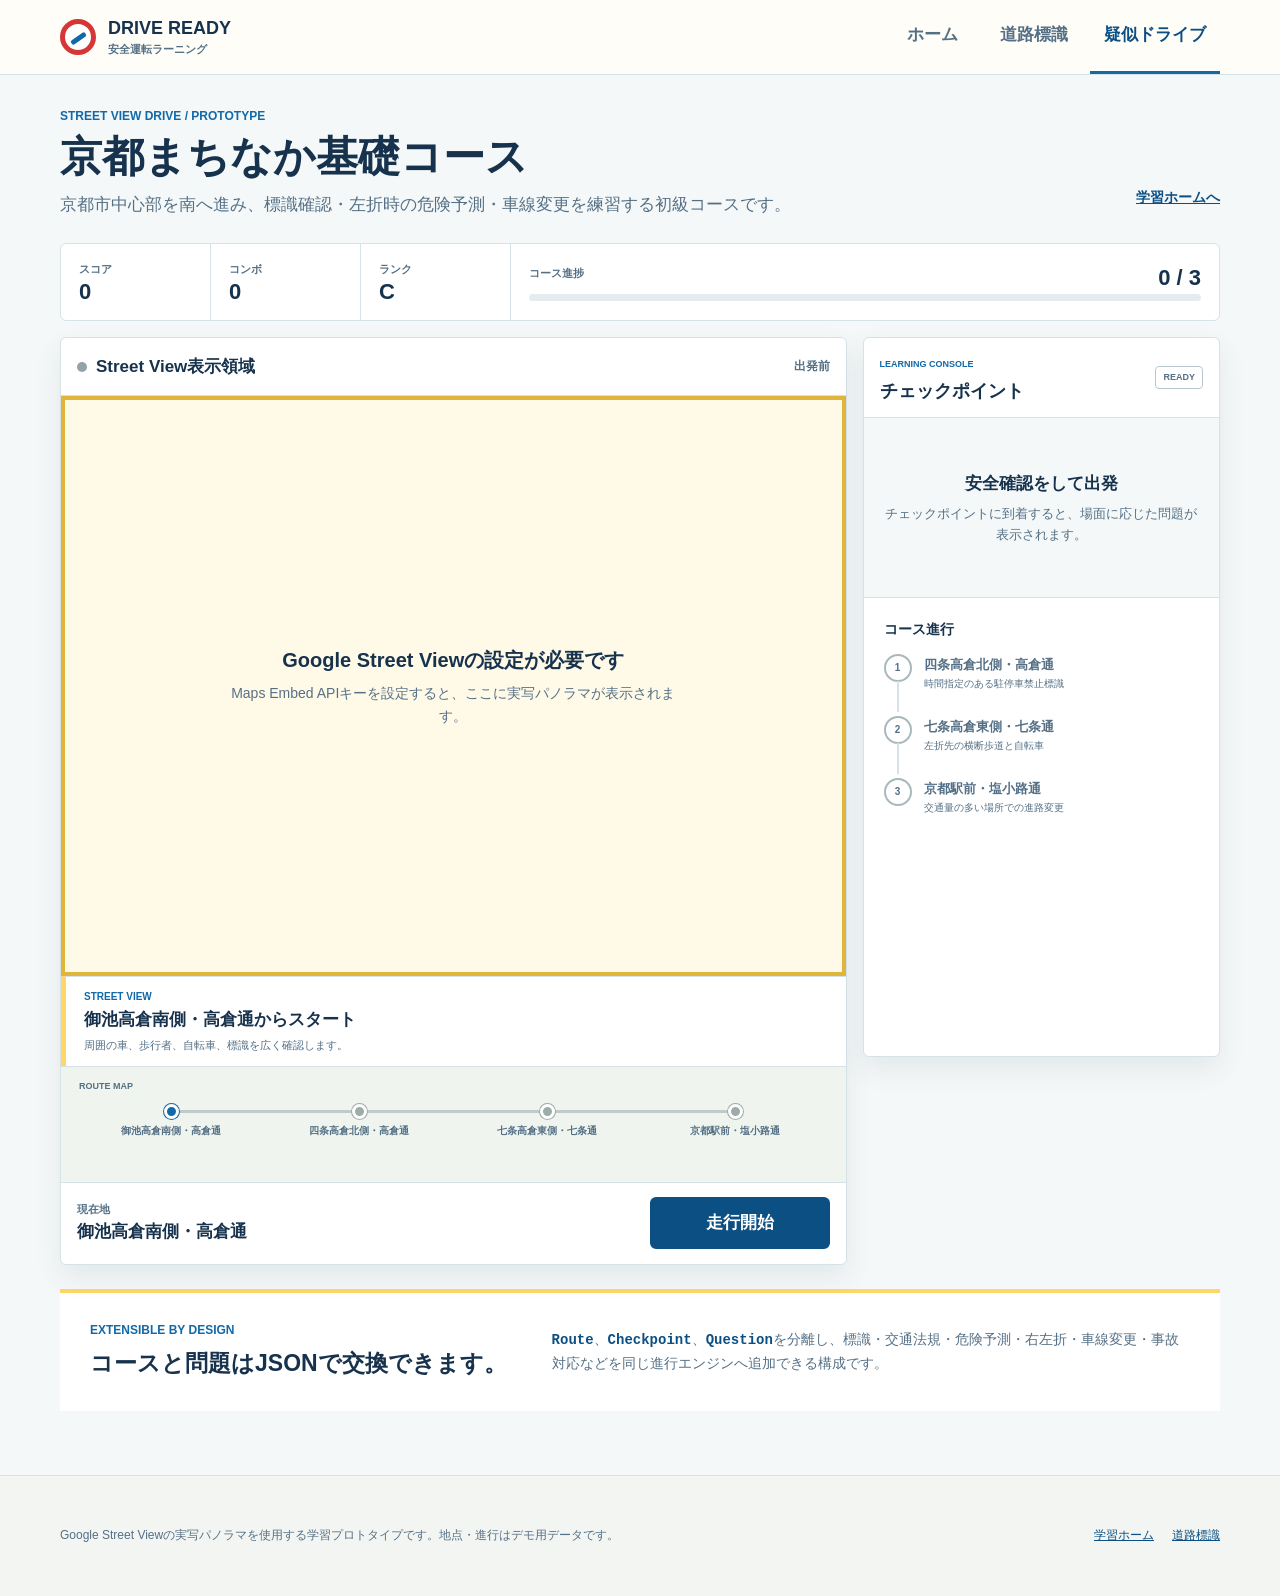
==== street-view-drive.html @ 06874fd1 "Pin outdoor Street View panoramas" ====
<!doctype html>
<html lang="ja">
<head>
  <meta charset="utf-8">
  <meta name="viewport" content="width=device-width, initial-scale=1, viewport-fit=cover">
  <meta name="theme-color" content="#fffdf7">
  <meta name="description" content="京都のコースを走りながら、標識や危険予測を学ぶStreet View疑似ドライブのプロトタイプです。">
  <title>StreetViewDrive | DRIVE READY</title>
  <link rel="stylesheet" href="styles.css">
  <link rel="stylesheet" href="drive.css?v=20260718-5">
</head>
<body class="drive-body">
  <a class="skip-link" href="#main-content">疑似ドライブへ移動</a>
  <header class="site-header">
    <div class="header-inner">
      <a class="brand" href="index.html" aria-label="DRIVE READY ホーム">
        <span class="brand-mark" aria-hidden="true"><span></span></span>
        <span><strong>DRIVE READY</strong><small>安全運転ラーニング</small></span>
      </a>
      <nav class="main-nav" aria-label="メインメニュー">
        <a class="nav-button" href="index.html" data-short-label="ホーム">ホーム</a>
        <a class="nav-button" href="quiz.html" data-short-label="標識">道路標識</a>
        <a class="nav-button is-active" href="street-view-drive.html" data-short-label="ドライブ" aria-current="page">疑似ドライブ</a>
      </nav>
    </div>
  </header>

  <main id="main-content" class="page-shell drive-layout">
    <div class="drive-heading">
      <div>
        <p class="eyebrow">STREET VIEW DRIVE / PROTOTYPE</p>
        <h1 id="route-name">コースを読み込み中</h1>
        <p id="route-description">安全な判断を、街の流れの中で練習します。</p>
      </div>
      <a class="back-link" href="index.html">学習ホームへ</a>
    </div>

    <section class="drive-scorebar" aria-label="ドライブ成績">
      <div><span>スコア</span><strong id="drive-score">0</strong></div>
      <div><span>コンボ</span><strong id="drive-combo">0</strong></div>
      <div><span>ランク</span><strong id="drive-rank">C</strong></div>
      <div class="course-progress-stat">
        <span>コース進捗</span>
        <strong id="progress-label">0 / 3</strong>
        <div class="course-progress"><span id="course-progress"></span></div>
      </div>
    </section>

    <div class="drive-game-layout">
      <section class="panorama-panel" aria-labelledby="panorama-title">
        <div class="panel-heading">
          <div><span id="drive-status-dot" class="status-dot"></span><strong id="panorama-title">Street View表示領域</strong></div>
          <span id="drive-status">出発前</span>
        </div>
        <div id="street-view-area" class="street-view-area" aria-live="polite">
          <iframe id="street-view-frame" class="street-view-frame" title="Google Street View" loading="eager" allowfullscreen referrerpolicy="strict-origin-when-cross-origin" hidden></iframe>
          <div id="street-view-loading" class="street-view-loading">
            <strong>Google Street Viewを準備中</strong>
            <p>実写パノラマを読み込んでいます。</p>
          </div>
        </div>
        <div class="street-view-status-card">
          <span id="scene-kicker">STREET VIEW</span>
          <strong id="scene-title">烏丸御池駅からスタート</strong>
          <p id="scene-description">周囲の車、歩行者、自転車、標識を広く確認します。</p>
        </div>
        <div class="mini-map" aria-label="コースのミニマップ">
          <div class="map-title">ROUTE MAP</div>
          <div id="map-route" class="map-route"></div>
        </div>
        <div class="drive-controls">
          <div class="location-readout">
            <span>現在地</span>
            <strong id="current-location">烏丸御池駅</strong>
          </div>
          <button id="drive-action" class="drive-action" type="button">走行開始</button>
        </div>
      </section>

      <aside class="learning-console" aria-labelledby="console-title">
        <div class="console-heading">
          <div><span>LEARNING CONSOLE</span><h2 id="console-title">チェックポイント</h2></div>
          <span id="checkpoint-badge">READY</span>
        </div>

        <div id="question-idle" class="question-idle">
          <strong>安全確認をして出発</strong>
          <p>チェックポイントに到着すると、場面に応じた問題が表示されます。</p>
        </div>

        <div id="drive-question" class="drive-question" hidden>
          <p id="question-type" class="question-type"></p>
          <h3 id="drive-question-prompt"></h3>
          <div id="drive-options" class="drive-options"></div>
          <div id="drive-explanation" class="drive-explanation" role="status" aria-live="polite" hidden></div>
        </div>

        <div class="checkpoint-list-wrap">
          <h3>コース進行</h3>
          <ol id="checkpoint-list" class="checkpoint-list"></ol>
        </div>
      </aside>
    </div>

    <section class="prototype-note" aria-labelledby="prototype-title">
      <div>
        <p class="eyebrow">EXTENSIBLE BY DESIGN</p>
        <h2 id="prototype-title">コースと問題はJSONで交換できます。</h2>
      </div>
      <p><code>Route</code>、<code>Checkpoint</code>、<code>Question</code>を分離し、標識・交通法規・危険予測・右左折・車線変更・事故対応などを同じ進行エンジンへ追加できる構成です。</p>
    </section>
  </main>

  <footer class="site-footer">
    <div class="page-shell footer-inner">
      <p>Google Street Viewの実写パノラマを使用する学習プロトタイプです。地点・進行はデモ用データです。</p>
      <div><a href="index.html">学習ホーム</a><a href="quiz.html">道路標識</a></div>
    </div>
  </footer>

  <script src="maps-config.js"></script>
  <script src="street-view-drive.js?v=20260718-6"></script>
</body>
</html>
---- styles.css ----
:root {
  color-scheme: light;
  --ink: #17324d;
  --ink-soft: #557086;
  --paper: #fffdf7;
  --surface: #ffffff;
  --surface-soft: #f2f7f8;
  --line: #d7e2e6;
  --blue: #1269a8;
  --blue-deep: #0c4f83;
  --green: #168365;
  --green-soft: #e8f6f0;
  --red: #d53636;
  --red-deep: #a91e26;
  --red-soft: #fff0ef;
  --yellow: #ffd767;
  --shadow: 0 16px 42px rgba(30, 67, 88, 0.12);
  --radius: 8px;
}

* {
  box-sizing: border-box;
}

html {
  min-width: 320px;
  scroll-behavior: smooth;
}

body {
  margin: 0;
  min-height: 100vh;
  background: var(--paper);
  color: var(--ink);
  font-family: -apple-system, BlinkMacSystemFont, "Hiragino Sans", "Yu Gothic UI", "Yu Gothic", Meiryo, sans-serif;
  font-size: 17px;
  line-height: 1.65;
  letter-spacing: 0;
}

button,
input {
  font: inherit;
  letter-spacing: 0;
}

button,
a {
  -webkit-tap-highlight-color: transparent;
}

button {
  cursor: pointer;
}

a {
  color: var(--blue-deep);
}

.skip-link {
  position: fixed;
  top: 8px;
  left: 8px;
  z-index: 100;
  padding: 10px 14px;
  background: var(--surface);
  border: 2px solid var(--blue);
  transform: translateY(-160%);
}

.skip-link:focus {
  transform: translateY(0);
}

.sr-only {
  position: absolute;
  width: 1px;
  height: 1px;
  padding: 0;
  margin: -1px;
  overflow: hidden;
  clip: rect(0, 0, 0, 0);
  white-space: nowrap;
  border: 0;
}

.site-header {
  position: sticky;
  top: 0;
  z-index: 20;
  background: rgba(255, 253, 247, 0.96);
  border-bottom: 1px solid var(--line);
  backdrop-filter: blur(14px);
}

.header-inner,
.page-shell {
  width: min(1160px, calc(100% - 40px));
  margin: 0 auto;
}

.header-inner {
  min-height: 74px;
  display: flex;
  align-items: center;
  justify-content: space-between;
  gap: 24px;
}

.brand {
  display: inline-flex;
  align-items: center;
  gap: 12px;
  color: var(--ink);
  text-decoration: none;
  line-height: 1.25;
}

.brand strong,
.brand small {
  display: block;
}

.brand strong {
  font-size: 18px;
}

.brand small {
  margin-top: 3px;
  color: var(--ink-soft);
  font-size: 11px;
  font-weight: 700;
}

.brand-mark {
  position: relative;
  width: 36px;
  height: 36px;
  flex: 0 0 36px;
  border: 5px solid var(--red);
  border-radius: 50%;
  background: var(--surface);
}

.brand-mark span {
  position: absolute;
  top: 12px;
  left: 5px;
  width: 17px;
  height: 5px;
  border-radius: 2px;
  background: var(--blue);
  transform: rotate(-35deg);
}

.main-nav {
  display: flex;
  align-items: stretch;
  align-self: stretch;
  gap: 8px;
}

.nav-button {
  min-width: 92px;
  min-height: 48px;
  padding: 0 14px;
  display: grid;
  place-items: center;
  border: 0;
  border-bottom: 3px solid transparent;
  background: transparent;
  color: var(--ink-soft);
  font-weight: 800;
  text-decoration: none;
}

.nav-button:hover,
.nav-button:focus-visible,
.nav-button.is-active {
  color: var(--blue-deep);
  border-bottom-color: var(--blue);
}

.view {
  min-height: calc(100vh - 160px);
}

.view[hidden] {
  display: none;
}

.quiz-layout,
.catalog-layout {
  padding-top: 48px;
  padding-bottom: 64px;
}

.section-heading,
.catalog-header {
  display: flex;
  align-items: end;
  justify-content: space-between;
  gap: 32px;
}

.local-nav {
  margin-top: 24px;
  display: flex;
  gap: 8px;
  border-bottom: 1px solid var(--line);
}

.local-nav-button {
  min-height: 48px;
  padding: 8px 18px;
  border: 0;
  border-bottom: 3px solid transparent;
  background: transparent;
  color: var(--ink-soft);
  font-weight: 900;
}

.local-nav-button:hover,
.local-nav-button:focus-visible,
.local-nav-button.is-active {
  border-bottom-color: var(--blue);
  color: var(--blue-deep);
}

.eyebrow {
  margin: 0 0 4px;
  color: var(--blue);
  font-size: 12px;
  font-weight: 900;
}

h1,
h2,
p {
  overflow-wrap: anywhere;
}

h1 {
  margin: 0;
  font-size: clamp(28px, 4vw, 42px);
  line-height: 1.25;
}

.mode-switch {
  min-width: 330px;
  margin: 0;
  padding: 4px;
  display: grid;
  grid-template-columns: 1fr 1fr;
  border: 1px solid var(--line);
  border-radius: var(--radius);
  background: var(--surface-soft);
}

.mode-switch label {
  position: relative;
}

.mode-switch input {
  position: absolute;
  opacity: 0;
}

.mode-switch span {
  min-height: 48px;
  padding: 10px 14px;
  display: grid;
  place-items: center;
  border: 2px solid transparent;
  border-radius: 6px;
  color: var(--ink-soft);
  font-size: 15px;
  font-weight: 800;
  text-align: center;
  cursor: pointer;
}

.mode-switch input:checked + span {
  background: var(--surface);
  border-color: var(--blue);
  color: var(--blue-deep);
  box-shadow: 0 2px 8px rgba(18, 105, 168, 0.1);
}

.mode-switch input:focus-visible + span {
  outline: 3px solid rgba(18, 105, 168, 0.24);
  outline-offset: 2px;
}

.stats-strip {
  margin-top: 28px;
  display: grid;
  grid-template-columns: repeat(4, 1fr);
  border: 1px solid var(--line);
  border-radius: var(--radius);
  background: var(--surface);
}

.stat-item {
  min-height: 82px;
  padding: 14px 22px;
  display: flex;
  flex-direction: column;
  justify-content: center;
  border-right: 1px solid var(--line);
}

.stat-item:last-child {
  border-right: 0;
}

.stat-item span {
  color: var(--ink-soft);
  font-size: 13px;
  font-weight: 700;
}

.stat-item strong {
  font-size: 22px;
  line-height: 1.3;
}

.streak-stat strong {
  color: var(--green);
}

.quiz-panel {
  margin-top: 18px;
  display: grid;
  grid-template-columns: minmax(0, 1fr);
  border: 1px solid var(--line);
  border-radius: var(--radius);
  background: var(--surface);
  box-shadow: var(--shadow);
  overflow: hidden;
}

.quiz-stage {
  min-height: 420px;
  padding: 36px 38px 30px;
  display: flex;
  flex-direction: column;
  align-items: center;
  justify-content: center;
  background: #edf6f7;
  border-bottom: 1px solid var(--line);
  text-align: center;
}

.question-prompt {
  margin: 0 0 22px;
  color: var(--ink);
  font-size: 22px;
  font-weight: 900;
}

.question-visual {
  min-height: 250px;
  width: 100%;
  display: grid;
  place-items: center;
}

.question-detail {
  max-width: 420px;
  margin: 20px 0 0;
  font-size: 20px;
  font-weight: 800;
  line-height: 1.55;
}

.question-history {
  width: min(100%, 430px);
  margin-top: 24px;
  padding: 12px 16px;
  border: 1px solid #c5dfe2;
  border-radius: 6px;
  background: rgba(255, 255, 255, 0.72);
  color: var(--ink-soft);
  text-align: left;
}

.question-history[hidden],
.hint-panel[hidden],
.hint-button[hidden] {
  display: none;
}

.history-label {
  display: block;
  margin-bottom: 7px;
  font-size: 12px;
  font-weight: 800;
}

.history-values {
  display: flex;
  flex-wrap: wrap;
  gap: 8px 20px;
  font-size: 14px;
}

.history-values strong {
  color: var(--ink);
  font-size: 16px;
}

.answer-area {
  min-height: 0;
  padding: 32px 38px 38px;
  display: flex;
  flex-direction: column;
  justify-content: center;
}

.answer-heading {
  margin-bottom: 12px;
  display: flex;
  align-items: center;
  justify-content: space-between;
  gap: 12px;
}

.answer-label {
  margin: 0;
  color: var(--ink-soft);
  font-size: 14px;
  font-weight: 800;
}

.hint-button {
  min-height: 46px;
  padding: 8px 15px;
  flex: 0 0 auto;
  border: 2px solid var(--blue);
  border-radius: 6px;
  background: white;
  color: var(--blue-deep);
  font-size: 14px;
  font-weight: 900;
}

.hint-button:hover:not(:disabled),
.hint-button:focus-visible:not(:disabled) {
  background: #edf7ff;
}

.hint-button:focus-visible {
  outline: 3px solid rgba(18, 105, 168, 0.24);
  outline-offset: 2px;
}

.hint-button:disabled {
  border-color: #9aabb7;
  background: #f0f3f5;
  color: #52646f;
}

.hint-panel {
  margin-bottom: 13px;
  padding: 12px 14px;
  border-left: 4px solid #d28a00;
  border-radius: 4px;
  background: #fff7dc;
  color: #624500;
  font-size: 14px;
  line-height: 1.6;
}

.hint-panel strong {
  display: block;
  margin-bottom: 2px;
}

.answer-grid {
  display: grid;
  grid-template-columns: repeat(2, minmax(0, 1fr));
  gap: 12px;
}

.answer-grid.is-visual {
  grid-template-columns: repeat(2, minmax(0, 1fr));
}

.answer-button {
  position: relative;
  min-height: 72px;
  width: 100%;
  padding: 15px 18px;
  display: flex;
  align-items: center;
  gap: 14px;
  border: 2px solid var(--line);
  border-radius: var(--radius);
  background: var(--surface);
  color: var(--ink);
  text-align: left;
  font-size: 16px;
  font-weight: 800;
  line-height: 1.5;
  transition: border-color 140ms ease, background 140ms ease, transform 140ms ease;
}

.answer-copy {
  min-width: 0;
  display: flex;
  flex-direction: column;
  gap: 3px;
}

.answer-copy strong {
  color: var(--ink);
  font-size: 17px;
  line-height: 1.4;
}

.answer-copy span {
  color: var(--ink-soft);
  font-size: 14px;
  font-weight: 700;
  line-height: 1.5;
}

.answer-button:hover:not(:disabled),
.answer-button:focus-visible:not(:disabled) {
  border-color: var(--blue);
  background: #f4faff;
  transform: translateY(-1px);
}

.answer-button:focus-visible,
.primary-button:focus-visible,
.secondary-button:focus-visible,
.danger-button:focus-visible,
.text-button:focus-visible,
.filter-button:focus-visible,
.nav-button:focus-visible {
  outline: 3px solid rgba(18, 105, 168, 0.24);
  outline-offset: 2px;
}

.answer-button:disabled {
  cursor: default;
}

.answer-button.is-correct {
  border-color: #1684c5;
  background: #dff3ff;
  color: #075987;
}

.answer-button.is-wrong {
  border-color: var(--red);
  background: var(--red-soft);
  color: var(--red-deep);
}

.answer-index {
  width: 34px;
  height: 34px;
  flex: 0 0 34px;
  display: grid;
  place-items: center;
  border-radius: 50%;
  background: var(--surface-soft);
  color: var(--ink-soft);
  font-size: 13px;
}

.answer-button.is-correct .answer-index {
  background: #1684c5;
  color: white;
}

.answer-button.is-wrong .answer-index {
  background: var(--red);
  color: white;
}

.visual-answer {
  min-height: 190px;
  justify-content: center;
  padding: 14px;
}

.visual-answer-content {
  min-width: 0;
  display: flex;
  flex-direction: column;
  align-items: center;
  gap: 8px;
}

.visual-answer-name {
  color: var(--ink);
  font-size: 14px;
  line-height: 1.4;
  text-align: center;
}

.visual-answer .answer-index {
  position: absolute;
  top: 10px;
  left: 10px;
}

.feedback {
  margin-top: 16px;
  padding: 15px 17px;
  border-left: 5px solid #1684c5;
  border-radius: 4px;
  background: #e8f6ff;
  color: #075987;
  font-size: 15px;
}

.feedback.is-wrong {
  border-left-color: var(--red);
  background: var(--red-soft);
  color: #79222a;
}

.feedback.is-hinted {
  border-left-color: #d28a00;
  background: #fff7dc;
  color: #624500;
}

.feedback strong {
  display: block;
  margin-bottom: 2px;
  font-size: 17px;
}

.feedback-result {
  margin-bottom: 12px;
  padding-bottom: 10px;
  border-bottom: 1px solid currentColor;
}

.feedback-details h3 {
  margin: 2px 0 5px;
  color: var(--ink);
  font-size: 20px;
}

.feedback-meta {
  margin: 0;
  opacity: 0.78;
  font-size: 12px;
  font-weight: 800;
}

.feedback-meaning {
  margin: 0 0 13px;
  color: var(--ink);
  font-size: 16px;
  font-weight: 800;
  line-height: 1.6;
}

.feedback-details section {
  margin-top: 10px;
  padding: 10px 12px;
  border: 1px solid rgba(28, 79, 66, 0.18);
  border-radius: 5px;
  background: rgba(255, 255, 255, 0.62);
  color: var(--ink);
}

.feedback-details h4,
.feedback-details p {
  margin: 0;
}

.feedback-details h4 {
  margin-bottom: 3px;
  font-size: 13px;
}

.feedback-details section p {
  line-height: 1.65;
}

.feedback-details .confusion-note {
  border-color: #ddc05e;
  background: #fff9e7;
}

.primary-button,
.secondary-button,
.danger-button {
  min-height: 54px;
  padding: 12px 20px;
  border-radius: var(--radius);
  font-weight: 900;
}

.primary-button {
  margin-top: 14px;
  display: flex;
  align-items: center;
  justify-content: center;
  gap: 16px;
  border: 2px solid var(--blue-deep);
  background: var(--blue-deep);
  color: white;
}

.primary-button:hover {
  background: var(--blue);
}

.primary-button[hidden],
.feedback[hidden] {
  display: none;
}

.quiz-footer {
  min-height: 58px;
  display: flex;
  align-items: center;
  justify-content: space-between;
  gap: 24px;
  color: var(--ink-soft);
  font-size: 13px;
}

.quiz-footer p {
  margin: 0;
}

.review-dot {
  width: 9px;
  height: 9px;
  margin-right: 7px;
  display: inline-block;
  border-radius: 50%;
  background: var(--yellow);
  box-shadow: 0 0 0 3px rgba(255, 215, 103, 0.35);
}

.text-button {
  min-height: 44px;
  padding: 6px 0;
  border: 0;
  background: transparent;
  color: var(--blue-deep);
  font-size: 13px;
  font-weight: 800;
  text-decoration: underline;
  text-underline-offset: 3px;
}

.catalog-header {
  align-items: center;
}

.catalog-lead {
  margin: 8px 0 0;
  color: var(--ink-soft);
}

.search-field {
  width: min(380px, 100%);
  min-height: 54px;
  padding: 0 16px;
  display: flex;
  align-items: center;
  gap: 10px;
  border: 2px solid var(--line);
  border-radius: var(--radius);
  background: var(--surface);
}

.search-field:focus-within {
  border-color: var(--blue);
  box-shadow: 0 0 0 3px rgba(18, 105, 168, 0.12);
}

.search-field input {
  width: 100%;
  min-width: 0;
  border: 0;
  outline: 0;
  background: transparent;
  color: var(--ink);
}

.filter-bar {
  margin-top: 28px;
  padding-bottom: 14px;
  display: flex;
  gap: 10px;
  overflow-x: auto;
  border-bottom: 1px solid var(--line);
}

.filter-button {
  min-height: 46px;
  padding: 8px 18px;
  flex: 0 0 auto;
  border: 1px solid var(--line);
  border-radius: var(--radius);
  background: var(--surface);
  color: var(--ink-soft);
  font-weight: 800;
}

.filter-button.is-active {
  border-color: var(--blue-deep);
  background: var(--blue-deep);
  color: white;
}

.catalog-grid {
  margin-top: 22px;
  display: grid;
  grid-template-columns: repeat(3, minmax(0, 1fr));
  gap: 16px;
}

.catalog-card {
  min-height: 310px;
  padding: 22px;
  display: grid;
  grid-template-rows: 150px auto;
  border: 1px solid var(--line);
  border-radius: var(--radius);
  background: var(--surface);
}

.catalog-sign {
  display: grid;
  place-items: center;
  border-bottom: 1px solid var(--line);
}

.catalog-copy {
  padding-top: 16px;
}

.catalog-meta {
  margin: 0 0 5px;
  color: var(--blue);
  font-size: 12px;
  font-weight: 900;
}

.catalog-copy h2 {
  margin: 0;
  font-size: 18px;
  line-height: 1.45;
}

.catalog-copy p:last-child {
  margin: 8px 0 0;
  color: var(--ink-soft);
  font-size: 14px;
  line-height: 1.6;
}

.empty-state {
  margin: 48px 0;
  color: var(--ink-soft);
  text-align: center;
}

.site-footer {
  border-top: 1px solid var(--line);
  background: #f2f5f2;
}

.footer-inner {
  min-height: 120px;
  padding-top: 22px;
  padding-bottom: 22px;
  display: flex;
  align-items: center;
  justify-content: space-between;
  gap: 30px;
  color: var(--ink-soft);
  font-size: 12px;
}

.footer-inner p {
  max-width: 560px;
  margin: 0;
}

.footer-inner div {
  display: flex;
  flex-wrap: wrap;
  justify-content: flex-end;
  gap: 8px 18px;
}

.reset-dialog {
  width: min(500px, calc(100% - 32px));
  padding: 0;
  border: 0;
  border-radius: var(--radius);
  box-shadow: 0 28px 90px rgba(20, 45, 65, 0.28);
}

.reset-dialog::backdrop {
  background: rgba(16, 42, 58, 0.48);
}

.reset-dialog form {
  padding: 28px;
}

.reset-dialog h2 {
  margin: 0;
  font-size: 22px;
}

.reset-dialog p {
  margin: 10px 0 22px;
  color: var(--ink-soft);
  font-size: 15px;
}

.dialog-actions {
  display: flex;
  justify-content: flex-end;
  gap: 10px;
}

.secondary-button {
  border: 2px solid var(--line);
  background: var(--surface);
  color: var(--ink);
}

.danger-button {
  border: 2px solid var(--red-deep);
  background: var(--red-deep);
  color: white;
}

/* Official road sign images extracted from the MLIT road sign chart. */
.road-sign {
  --sign-size: 210px;
  width: var(--sign-size);
  height: var(--sign-size);
  display: block;
  flex: 0 0 auto;
  object-fit: contain;
}

.road-sign.is-medium {
  --sign-size: 118px;
}

.road-sign.is-small {
  --sign-size: 96px;
}

.sign-face {
  position: relative;
  width: 82%;
  height: 82%;
  display: grid;
  place-items: center;
  color: #064f96;
  background: white;
  overflow: hidden;
}

.road-sign.circle .sign-face {
  border: calc(var(--sign-size) * 0.055) solid #d9252a;
  border-radius: 50%;
  box-shadow: inset 0 0 0 2px white, 0 2px 7px rgba(20, 45, 65, 0.16);
}

.road-sign.blue-circle .sign-face {
  border: calc(var(--sign-size) * 0.035) solid white;
  border-radius: 50%;
  background: #1268ad;
  color: white;
  box-shadow: 0 0 0 calc(var(--sign-size) * 0.018) #1268ad, 0 2px 7px rgba(20, 45, 65, 0.18);
}

.road-sign.square .sign-face {
  border: calc(var(--sign-size) * 0.035) solid white;
  border-radius: 3px;
  background: #1268ad;
  color: white;
  box-shadow: 0 0 0 calc(var(--sign-size) * 0.018) #1268ad, 0 2px 7px rgba(20, 45, 65, 0.18);
}

.road-sign.horizontal .sign-face {
  width: 96%;
  height: 55%;
}

.road-sign.stop .sign-face,
.road-sign.slow .sign-face {
  width: 90%;
  height: 82%;
  clip-path: polygon(2% 6%, 98% 6%, 50% 98%);
}

.road-sign.stop .sign-face {
  padding-bottom: 17%;
  background: #d9252a;
  color: white;
}

.road-sign.stop .sign-face::after,
.road-sign.slow .sign-face::after {
  content: "";
  position: absolute;
  inset: 7%;
  clip-path: polygon(2% 6%, 98% 6%, 50% 98%);
  pointer-events: none;
}

.road-sign.stop .sign-face::after {
  border-top: calc(var(--sign-size) * 0.015) solid white;
}

.road-sign.slow .sign-face {
  padding-bottom: 14%;
  background: #d9252a;
}

.road-sign.slow .sign-face::after {
  background: white;
}

.road-sign.warning .sign-face {
  width: 67%;
  height: 67%;
  border: calc(var(--sign-size) * 0.025) solid #151515;
  background: #f7d348;
  color: #151515;
  transform: rotate(45deg);
}

.road-sign.warning .sign-content {
  transform: rotate(-45deg);
}

.sign-content {
  position: relative;
  z-index: 2;
  width: 100%;
  height: 100%;
  display: grid;
  place-items: center;
}

.prohibition-slash::after {
  content: "";
  position: absolute;
  z-index: 5;
  top: 47%;
  left: 6%;
  width: 88%;
  height: 8%;
  border-radius: 999px;
  background: #d9252a;
  box-shadow: 0 -2px 0 white, 0 2px 0 white;
  transform: rotate(-45deg);
}

.entry-bar {
  width: 76%;
  height: 24%;
  border-radius: 4px;
  background: white;
}

.sign-word {
  color: #155996;
  font-size: calc(var(--sign-size) * 0.16);
  font-weight: 900;
  line-height: 1;
}

.sign-number {
  color: #17324d;
  font-family: Arial, sans-serif;
  font-size: calc(var(--sign-size) * 0.28);
  font-weight: 900;
  line-height: 1;
}

.blue-circle .sign-number {
  color: white;
}

.min-speed .sign-number::after {
  content: "";
  width: 66%;
  height: calc(var(--sign-size) * 0.025);
  margin: 4px auto 0;
  display: block;
  background: currentColor;
}

.min-speed .sign-number {
  color: #155996;
}

.limit-text {
  display: flex;
  align-items: center;
  gap: calc(var(--sign-size) * 0.04);
  color: #17324d;
  font-family: Arial, sans-serif;
  font-size: calc(var(--sign-size) * 0.19);
  font-weight: 900;
  white-space: nowrap;
}

.limit-arrows {
  font-size: calc(var(--sign-size) * 0.2);
  line-height: 1;
}

.arrow-glyph {
  color: currentColor;
  font-family: Arial, sans-serif;
  font-size: calc(var(--sign-size) * 0.47);
  font-weight: 900;
  line-height: 1;
}

.arrow-glyph.compact {
  font-size: calc(var(--sign-size) * 0.28);
  letter-spacing: 0;
}

.turn-glyph {
  color: #155996;
  font-family: Arial, sans-serif;
  font-size: calc(var(--sign-size) * 0.44);
  font-weight: 900;
  transform: rotate(-18deg);
}

.stop-copy,
.slow-copy {
  position: relative;
  z-index: 3;
  text-align: center;
  font-weight: 900;
  line-height: 1.05;
}

.stop-copy {
  font-size: calc(var(--sign-size) * 0.14);
}

.stop-copy small {
  display: block;
  margin-top: 6px;
  font-family: Arial, sans-serif;
  font-size: 0.46em;
}

.slow-copy {
  color: #155996;
  font-size: calc(var(--sign-size) * 0.17);
}

.parking-letter {
  font-family: Arial, sans-serif;
  font-size: calc(var(--sign-size) * 0.44);
  font-weight: 900;
}

.parking-lines::before,
.parking-lines::after {
  content: "";
  position: absolute;
  z-index: 4;
  top: 46%;
  left: 1%;
  width: 98%;
  height: 7%;
  border-radius: 999px;
  background: #d9252a;
  transform: rotate(-45deg);
}

.parking-lines.double::after {
  transform: rotate(45deg);
}

.vehicle {
  position: relative;
  width: 58%;
  height: 31%;
  border-radius: 17% 22% 10% 10%;
  background: #174875;
}

.vehicle::before {
  content: "";
  position: absolute;
  left: 19%;
  top: -36%;
  width: 55%;
  height: 54%;
  border-radius: 45% 48% 0 0;
  background: #174875;
}

.vehicle::after {
  content: "";
  position: absolute;
  left: 12%;
  bottom: -26%;
  width: 18%;
  height: 38%;
  border-radius: 50%;
  background: #17324d;
  box-shadow: calc(var(--sign-size) * 0.24) 0 0 #17324d;
}

.vehicle.truck {
  width: 61%;
  height: 32%;
  border-radius: 3%;
}

.vehicle.truck::before {
  left: 65%;
  top: 22%;
  width: 32%;
  height: 78%;
  border-radius: 7% 20% 4% 4%;
}

.vehicle.truck::after {
  box-shadow: calc(var(--sign-size) * 0.28) 0 0 #17324d;
}

.motorcycle {
  position: relative;
  width: 66%;
  height: 46%;
}

.motorcycle::before,
.motorcycle::after,
.bicycle::before,
.bicycle::after {
  content: "";
  position: absolute;
  bottom: 0;
  width: 31%;
  aspect-ratio: 1;
  border: calc(var(--sign-size) * 0.03) solid currentColor;
  border-radius: 50%;
}

.motorcycle::before,
.bicycle::before {
  left: 0;
}

.motorcycle::after,
.bicycle::after {
  right: 0;
}

.motorcycle span,
.bicycle span {
  position: absolute;
  left: 27%;
  bottom: 20%;
  width: 48%;
  height: 32%;
  border-top: calc(var(--sign-size) * 0.035) solid currentColor;
  border-left: calc(var(--sign-size) * 0.035) solid currentColor;
  transform: skewX(-24deg);
}

.motorcycle span::after {
  content: "";
  position: absolute;
  right: 8%;
  top: -75%;
  width: calc(var(--sign-size) * 0.1);
  height: calc(var(--sign-size) * 0.1);
  border-radius: 50%;
  background: currentColor;
}

.vehicle-pair {
  position: relative;
  width: 66%;
  height: 56%;
}

.vehicle-pair i {
  position: absolute;
  width: 27%;
  height: 48%;
  bottom: 5%;
  border-radius: 35% 35% 12% 12%;
  background: #17324d;
}

.vehicle-pair i::before {
  content: "";
  position: absolute;
  left: 16%;
  bottom: -13%;
  width: 22%;
  aspect-ratio: 1;
  border-radius: 50%;
  background: #17324d;
  box-shadow: calc(var(--sign-size) * 0.08) 0 0 #17324d;
}

.vehicle-pair i:first-child {
  left: 13%;
  bottom: 28%;
  background: #d9252a;
}

.vehicle-pair i:last-child {
  right: 13%;
}

.vehicle-pair.double::before {
  content: "";
  position: absolute;
  left: 43%;
  top: 6%;
  width: 14%;
  height: 72%;
  border-left: calc(var(--sign-size) * 0.018) dashed #17324d;
}

.bicycle {
  position: relative;
  width: 68%;
  height: 48%;
  color: currentColor;
}

.person {
  position: relative;
  width: 22%;
  height: 58%;
  color: currentColor;
}

.person::before {
  content: "";
  position: absolute;
  top: 0;
  left: 28%;
  width: 48%;
  aspect-ratio: 1;
  border-radius: 50%;
  background: currentColor;
}

.person::after {
  content: "";
  position: absolute;
  top: 29%;
  left: 40%;
  width: 22%;
  height: 42%;
  border-radius: 999px;
  background: currentColor;
  box-shadow: calc(var(--sign-size) * -0.09) calc(var(--sign-size) * 0.12) 0 calc(var(--sign-size) * -0.018) currentColor,
              calc(var(--sign-size) * 0.09) calc(var(--sign-size) * 0.12) 0 calc(var(--sign-size) * -0.018) currentColor;
}

.person span::before,
.person span::after {
  content: "";
  position: absolute;
  top: 63%;
  width: 18%;
  height: 38%;
  border-radius: 999px;
  background: currentColor;
  transform-origin: top;
}

.person span::before {
  left: 41%;
  transform: rotate(24deg);
}

.person span::after {
  right: 39%;
  transform: rotate(-24deg);
}

.combined-users {
  width: 74%;
  height: 68%;
  display: flex;
  align-items: center;
  justify-content: space-between;
}

.combined-users .bicycle {
  width: 52%;
}

.combined-users .person {
  width: 22%;
  height: 74%;
}

.one-way-combo {
  width: 84%;
  height: 78%;
  display: flex;
  align-items: center;
  justify-content: space-around;
}

.one-way-combo .bicycle {
  width: 48%;
  height: 58%;
}

.one-way-combo b {
  font-size: calc(var(--sign-size) * 0.2);
  line-height: 1;
}

.roundabout-glyph {
  font-family: Arial, sans-serif;
  font-size: calc(var(--sign-size) * 0.56);
  font-weight: 900;
  line-height: 1;
}

.priority-ahead-glyph {
  position: relative;
  z-index: 3;
  width: 16%;
  height: 58%;
  background: #155996;
  transform: translateY(-8%);
}

.priority-ahead-glyph::after {
  content: "";
  position: absolute;
  left: -88%;
  bottom: 0;
  width: 276%;
  height: 15%;
  background: #155996;
}

.pedestrian-crossing-glyph {
  width: 76%;
  height: 72%;
  display: flex;
  align-items: center;
  justify-content: center;
  gap: 5%;
}

.pedestrian-crossing-glyph .person {
  width: 28%;
  height: 82%;
}

.pedestrian-crossing-glyph b {
  font-size: calc(var(--sign-size) * 0.18);
}

.lane-glyph {
  width: 82%;
  height: 70%;
  display: grid;
  grid-template-columns: repeat(2, 1fr);
  border-left: calc(var(--sign-size) * 0.018) solid currentColor;
  border-right: calc(var(--sign-size) * 0.018) solid currentColor;
}

.lane-glyph span {
  display: grid;
  place-items: center;
  border-right: calc(var(--sign-size) * 0.012) dashed currentColor;
  font-size: calc(var(--sign-size) * 0.26);
  font-weight: 900;
  line-height: 1;
}

.lane-glyph span:last-child {
  border-right: 0;
}

.bus-copy {
  text-align: center;
  font-size: calc(var(--sign-size) * 0.12);
  font-weight: 900;
  line-height: 1.25;
}

.priority-glyph {
  position: relative;
  width: 18%;
  height: 76%;
  background: white;
}

.priority-glyph::after {
  content: "";
  position: absolute;
  top: 39%;
  left: -92%;
  width: 284%;
  height: 12%;
  background: white;
}

.crosswalk-box {
  position: relative;
  width: 76%;
  height: 76%;
  display: grid;
  place-items: center;
  clip-path: polygon(50% 3%, 97% 94%, 3% 94%);
  background: white;
  color: #17324d;
}

.crosswalk-box .person {
  width: 24%;
  height: 60%;
  transform: translateY(12%);
}

.crosswalk-box .bicycle {
  width: 56%;
  height: 48%;
  transform: translateY(18%);
}

@media (max-width: 900px) {
  .section-heading,
  .catalog-header {
    align-items: stretch;
    flex-direction: column;
  }

  .mode-switch,
  .search-field {
    width: 100%;
    min-width: 0;
  }

  .quiz-panel {
    grid-template-columns: 1fr;
  }

  .quiz-stage {
    min-height: 420px;
    border-right: 0;
    border-bottom: 1px solid var(--line);
  }

  .answer-area {
    min-height: 0;
  }

  .catalog-grid {
    grid-template-columns: repeat(2, minmax(0, 1fr));
  }

  .footer-inner {
    align-items: flex-start;
    flex-direction: column;
  }

  .footer-inner div {
    justify-content: flex-start;
  }
}

@media (max-width: 620px) {
  .header-inner,
  .page-shell {
    width: min(100% - 24px, 1160px);
  }

  .header-inner {
    min-height: 66px;
    gap: 10px;
  }

  .brand small {
    display: none;
  }

  .brand strong {
    font-size: 13px;
    white-space: nowrap;
  }

  .brand-mark {
    width: 32px;
    height: 32px;
    flex-basis: 32px;
  }

  .brand-mark span {
    top: 10px;
    left: 4px;
  }

  .nav-button {
    min-width: 58px;
    padding: 0 7px;
    font-size: 0;
  }

  .nav-button::after {
    content: attr(data-short-label);
    font-size: 13px;
  }

  .quiz-layout,
  .catalog-layout {
    padding-top: 28px;
    padding-bottom: 42px;
  }

  h1 {
    font-size: 29px;
  }

  .stats-strip {
    grid-template-columns: repeat(2, 1fr);
  }

  .stat-item {
    min-height: 68px;
    padding: 10px 14px;
    border-bottom: 1px solid var(--line);
  }

  .stat-item:nth-child(2) {
    border-right: 0;
  }

  .stat-item:nth-child(3),
  .stat-item:nth-child(4) {
    border-bottom: 0;
  }

  .stat-item strong {
    font-size: 19px;
  }

  .quiz-stage,
  .answer-area {
    padding: 24px 18px;
  }

  .quiz-stage {
    min-height: 360px;
  }

  .question-prompt {
    font-size: 20px;
  }

  .question-visual {
    min-height: 210px;
  }

  .road-sign {
    --sign-size: 185px;
  }

  .answer-grid.is-visual {
    grid-template-columns: 1fr;
  }

  .answer-grid {
    grid-template-columns: 1fr;
  }

  .visual-answer {
    min-height: 142px;
  }

  .answer-button {
    min-height: 68px;
    padding: 13px 14px;
    font-size: 15px;
  }

  .answer-heading {
    align-items: stretch;
    flex-direction: column;
  }

  .hint-button {
    width: 100%;
  }

  .history-values {
    justify-content: space-between;
    gap: 8px;
  }

  .quiz-footer {
    padding: 12px 0;
    align-items: flex-start;
    flex-direction: column;
    gap: 2px;
  }

  .catalog-grid {
    grid-template-columns: 1fr;
  }

  .catalog-card {
    min-height: 0;
    grid-template-columns: 122px minmax(0, 1fr);
    grid-template-rows: auto;
    align-items: center;
    padding: 16px;
  }

  .catalog-sign {
    min-height: 125px;
    border-right: 1px solid var(--line);
    border-bottom: 0;
  }

  .catalog-copy {
    min-width: 0;
    padding: 0 0 0 16px;
  }

  .catalog-copy h2 {
    font-size: 16px;
  }

  .dialog-actions {
    display: grid;
    grid-template-columns: 1fr 1fr;
  }
}

@media (prefers-reduced-motion: reduce) {
  *,
  *::before,
  *::after {
    scroll-behavior: auto !important;
    transition: none !important;
  }
}
---- drive.css ----
.drive-body {
  background: #f5f8f8;
}

.drive-layout {
  padding-top: 32px;
  padding-bottom: 64px;
}

.drive-heading {
  display: flex;
  align-items: end;
  justify-content: space-between;
  gap: 28px;
}

.drive-heading > div > p:not(.eyebrow) {
  margin: 8px 0 0;
  color: var(--ink-soft);
}

.back-link {
  min-height: 44px;
  display: inline-flex;
  align-items: center;
  font-size: 14px;
  font-weight: 900;
}

.drive-scorebar {
  margin-top: 24px;
  display: grid;
  grid-template-columns: 150px 150px 150px minmax(240px, 1fr);
  border: 1px solid var(--line);
  border-radius: 6px;
  background: white;
}

.drive-scorebar > div {
  min-height: 76px;
  padding: 12px 18px;
  display: flex;
  flex-direction: column;
  justify-content: center;
  border-right: 1px solid var(--line);
}

.drive-scorebar > div:last-child {
  border-right: 0;
}

.drive-scorebar span {
  color: var(--ink-soft);
  font-size: 11px;
  font-weight: 900;
}

.drive-scorebar strong {
  font-size: 22px;
  line-height: 1.25;
}

.course-progress-stat {
  display: grid !important;
  grid-template-columns: 1fr auto;
  align-content: center;
  gap: 2px 18px;
}

.course-progress {
  height: 7px;
  grid-column: 1 / -1;
  overflow: hidden;
  border-radius: 4px;
  background: #e5ecef;
}

.course-progress span {
  width: 0;
  height: 100%;
  display: block;
  border-radius: inherit;
  background: var(--green);
  transition: width 240ms ease;
}

.drive-game-layout {
  margin-top: 16px;
  display: grid;
  grid-template-columns: minmax(0, 1.65fr) minmax(350px, 0.75fr);
  align-items: start;
  gap: 16px;
}

.panorama-panel,
.learning-console {
  border: 1px solid var(--line);
  border-radius: 6px;
  background: white;
  box-shadow: 0 12px 28px rgba(30, 67, 88, 0.09);
  overflow: hidden;
}

.panel-heading,
.console-heading {
  min-height: 58px;
  padding: 10px 16px;
  display: flex;
  align-items: center;
  justify-content: space-between;
  gap: 16px;
  border-bottom: 1px solid var(--line);
}

.panel-heading > div {
  display: flex;
  align-items: center;
  gap: 9px;
}

.panel-heading > span {
  color: var(--ink-soft);
  font-size: 12px;
  font-weight: 900;
}

.status-dot {
  width: 10px;
  height: 10px;
  flex: 0 0 10px;
  border-radius: 50%;
  background: #93a3aa;
}

.status-dot.is-driving {
  background: var(--green);
  box-shadow: 0 0 0 4px rgba(22, 131, 101, 0.15);
}

.status-dot.is-paused,
.status-dot.is-review {
  background: #d28a00;
}

.status-dot.is-complete {
  background: var(--blue);
}

.street-view-area {
  position: relative;
  min-height: 580px;
  overflow: hidden;
  background: #dfe7e9;
  isolation: isolate;
}

.street-view-frame {
  position: absolute;
  inset: 0;
  width: 100%;
  height: 100%;
  border: 0;
}

.street-view-frame[hidden],
.street-view-loading[hidden] {
  display: none;
}

.street-view-loading {
  position: absolute;
  z-index: 2;
  inset: 0;
  padding: 24px;
  display: flex;
  flex-direction: column;
  align-items: center;
  justify-content: center;
  background: #e9eff0;
  color: var(--ink);
  text-align: center;
}

.street-view-loading.is-setup-required,
.street-view-loading.is-load-failed {
  border: 4px solid #e0b53c;
  background: #fff9e7;
}

.street-view-loading strong {
  font-size: 20px;
}

.street-view-loading p {
  max-width: 470px;
  margin: 5px 0 0;
  color: var(--ink-soft);
  font-size: 14px;
}

.street-view-status-card {
  min-height: 72px;
  padding: 12px 18px;
  border-top: 1px solid var(--line);
  border-left: 5px solid var(--yellow);
  background: white;
}

.street-view-status-card span,
.street-view-status-card strong {
  display: block;
}

.street-view-status-card span {
  color: var(--blue);
  font-size: 10px;
  font-weight: 900;
}

.street-view-status-card strong {
  font-size: 17px;
}

.street-view-status-card p {
  margin: 2px 0 0;
  color: var(--ink-soft);
  font-size: 11px;
}

.mini-map {
  min-height: 112px;
  padding: 12px 18px;
  border-top: 1px solid var(--line);
  background: #eff5ee;
}

.map-title {
  color: var(--ink-soft);
  font-size: 9px;
  font-weight: 900;
}

.map-route {
  position: relative;
  margin-top: 10px;
  display: grid;
  grid-template-columns: repeat(4, minmax(0, 1fr));
  gap: 4px;
}

.map-route::before {
  content: "";
  position: absolute;
  top: 6px;
  right: 12%;
  left: 12%;
  height: 3px;
  background: #becbc8;
}

.map-stop {
  position: relative;
  z-index: 1;
  min-height: 66px;
  display: flex;
  align-items: center;
  flex-direction: column;
  gap: 5px;
  text-align: center;
}

.map-stop span {
  width: 15px;
  height: 15px;
  flex: 0 0 15px;
  border: 3px solid white;
  border-radius: 50%;
  background: #9eaca9;
  box-shadow: 0 0 0 1px #9eaca9;
}

.map-stop.is-active span {
  background: var(--blue);
  box-shadow: 0 0 0 1px var(--blue);
}

.map-stop b {
  color: var(--ink-soft);
  font-size: 10px;
  line-height: 1.3;
}

.drive-controls {
  min-height: 82px;
  padding: 12px 16px;
  display: flex;
  align-items: center;
  justify-content: space-between;
  gap: 20px;
  border-top: 1px solid var(--line);
}

.location-readout span,
.location-readout strong {
  display: block;
}

.location-readout span {
  color: var(--ink-soft);
  font-size: 11px;
  font-weight: 800;
}

.drive-action {
  min-width: 180px;
  min-height: 52px;
  padding: 10px 20px;
  border: 2px solid var(--blue-deep);
  border-radius: 6px;
  background: var(--blue-deep);
  color: white;
  font-weight: 900;
}

.drive-action:hover:not(:disabled),
.drive-action:focus-visible:not(:disabled) {
  background: var(--blue);
}

.drive-action:disabled {
  border-color: #93a3aa;
  background: #93a3aa;
}

.learning-console {
  min-height: 720px;
}

.console-heading span {
  color: var(--blue);
  font-size: 9px;
  font-weight: 900;
}

.console-heading h2 {
  margin: 1px 0 0;
  font-size: 18px;
}

.console-heading > span {
  padding: 3px 7px;
  border: 1px solid #b8c8ce;
  border-radius: 4px;
  color: var(--ink-soft);
}

.question-idle,
.drive-question {
  padding: 24px 20px;
  border-bottom: 1px solid var(--line);
}

.question-idle {
  min-height: 180px;
  display: flex;
  flex-direction: column;
  justify-content: center;
  background: #f4f8f8;
  text-align: center;
}

.question-idle p {
  margin: 5px 0 0;
  color: var(--ink-soft);
  font-size: 13px;
}

.question-idle[hidden],
.drive-question[hidden],
.drive-explanation[hidden] {
  display: none;
}

.question-type {
  margin: 0 0 5px;
  color: var(--blue);
  font-size: 11px;
  font-weight: 900;
}

.drive-question h3 {
  margin: 0 0 16px;
  font-size: 18px;
  line-height: 1.55;
}

.drive-options {
  display: grid;
  gap: 8px;
}

.drive-options button {
  min-height: 58px;
  padding: 10px 12px;
  display: flex;
  align-items: center;
  gap: 10px;
  border: 2px solid var(--line);
  border-radius: 5px;
  background: white;
  color: var(--ink);
  text-align: left;
  font-size: 13px;
  font-weight: 800;
  line-height: 1.45;
}

.drive-options button:hover:not(:disabled),
.drive-options button:focus-visible:not(:disabled) {
  border-color: var(--blue);
  background: #edf7ff;
}

.drive-options button > span {
  width: 28px;
  height: 28px;
  flex: 0 0 28px;
  display: grid;
  place-items: center;
  border-radius: 50%;
  background: var(--surface-soft);
  color: var(--ink-soft);
  font-size: 11px;
}

.drive-options button.is-correct {
  border-color: #1684c5;
  background: #dff3ff;
}

.drive-options button.is-wrong {
  border-color: var(--red);
  background: var(--red-soft);
}

.drive-explanation {
  margin-top: 12px;
  padding: 12px 13px;
  border-left: 4px solid var(--green);
  border-radius: 4px;
  background: var(--green-soft);
  font-size: 12px;
}

.drive-explanation.is-wrong {
  border-left-color: var(--red);
  background: var(--red-soft);
}

.drive-explanation p {
  margin: 4px 0 8px;
}

.drive-explanation ul {
  margin: 0;
  padding-left: 20px;
}

.checkpoint-list-wrap {
  padding: 20px;
}

.checkpoint-list-wrap h3 {
  margin: 0 0 13px;
  font-size: 14px;
}

.checkpoint-list {
  margin: 0;
  padding: 0;
  list-style: none;
}

.checkpoint-list li {
  position: relative;
  min-height: 62px;
  display: grid;
  grid-template-columns: 30px minmax(0, 1fr);
  gap: 10px;
  color: var(--ink-soft);
}

.checkpoint-list li:not(:last-child)::after {
  content: "";
  position: absolute;
  top: 27px;
  bottom: 4px;
  left: 13px;
  width: 2px;
  background: var(--line);
}

.checkpoint-marker {
  width: 28px;
  height: 28px;
  display: grid;
  place-items: center;
  border: 2px solid #a9b8bd;
  border-radius: 50%;
  background: white;
  font-size: 10px;
  font-weight: 900;
}

.checkpoint-list strong,
.checkpoint-list div > span {
  display: block;
}

.checkpoint-list strong {
  font-size: 13px;
}

.checkpoint-list div > span {
  font-size: 10px;
}

.checkpoint-list li.is-current {
  color: var(--ink);
}

.checkpoint-list li.is-current .checkpoint-marker {
  border-color: #d28a00;
  background: #fff7dc;
  color: #624500;
}

.checkpoint-list li.is-complete .checkpoint-marker {
  border-color: var(--green);
  background: var(--green);
  color: white;
}

.prototype-note {
  margin-top: 24px;
  padding: 28px 30px;
  display: grid;
  grid-template-columns: minmax(280px, 0.8fr) minmax(0, 1.2fr);
  align-items: center;
  gap: 36px;
  border-top: 4px solid var(--yellow);
  background: white;
}

.prototype-note h2 {
  margin: 0;
  font-size: 23px;
}

.prototype-note > p {
  margin: 0;
  color: var(--ink-soft);
  font-size: 14px;
}

.prototype-note code {
  color: var(--blue-deep);
  font-weight: 900;
}

@media (max-width: 1000px) {
  .drive-game-layout {
    grid-template-columns: 1fr;
  }

  .learning-console {
    min-height: 0;
  }

  .checkpoint-list {
    display: grid;
    grid-template-columns: repeat(3, minmax(0, 1fr));
    gap: 12px;
  }

  .checkpoint-list li:not(:last-child)::after {
    display: none;
  }
}

@media (max-width: 720px) {
  .drive-heading {
    align-items: flex-start;
    flex-direction: column;
    gap: 8px;
  }

  .drive-scorebar {
    grid-template-columns: repeat(3, 1fr);
  }

  .drive-scorebar > div:nth-child(3) {
    border-right: 0;
  }

  .course-progress-stat {
    min-height: 68px !important;
    grid-column: 1 / -1;
    border-top: 1px solid var(--line);
  }

  .street-view-area {
    min-height: 460px;
  }

  .map-stop b {
    font-size: 9px;
  }

  .drive-controls {
    align-items: stretch;
    flex-direction: column;
  }

  .drive-action {
    width: 100%;
  }

  .prototype-note {
    grid-template-columns: 1fr;
    gap: 12px;
  }
}

@media (max-width: 520px) {
  .drive-scorebar {
    grid-template-columns: repeat(3, minmax(0, 1fr));
  }

  .drive-scorebar > div {
    min-width: 0;
    padding: 10px;
  }

  .drive-scorebar strong {
    font-size: 18px;
  }

  .street-view-area {
    min-height: 430px;
  }

  .checkpoint-list {
    grid-template-columns: 1fr;
  }
}
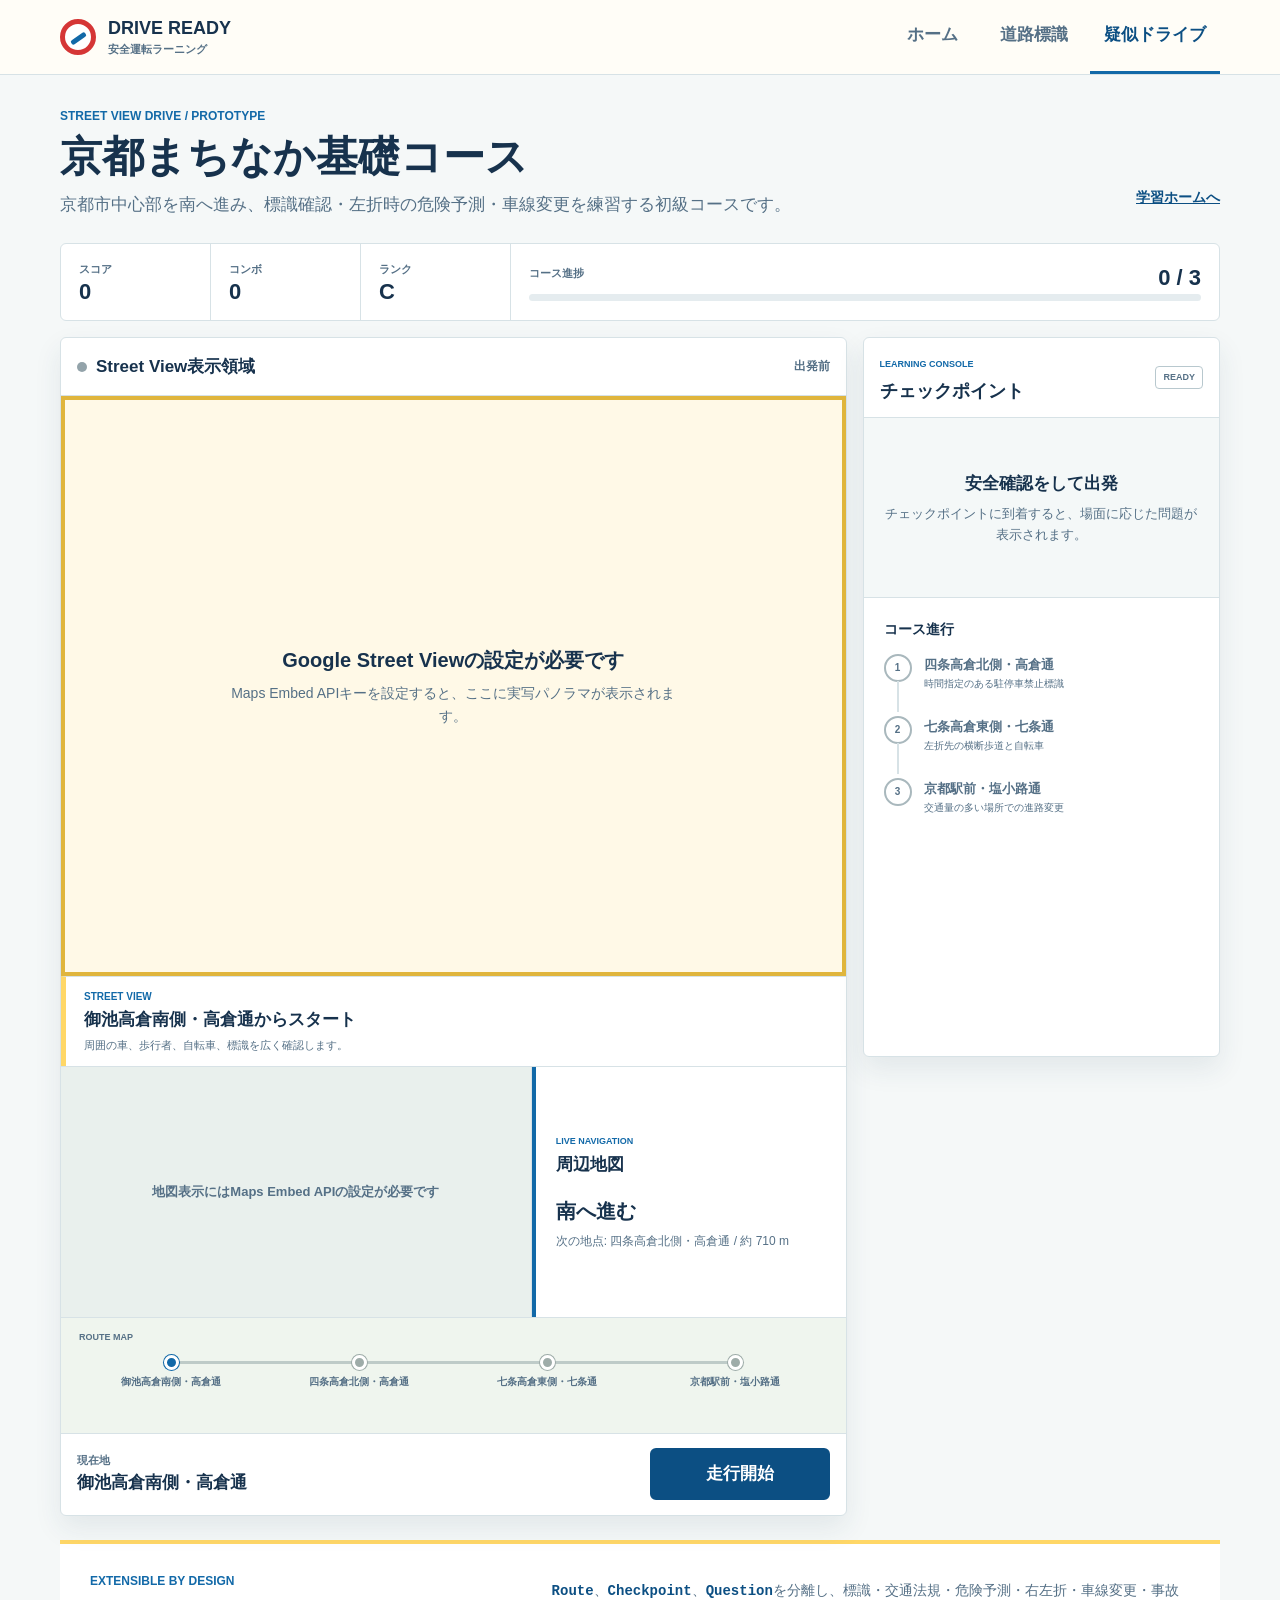
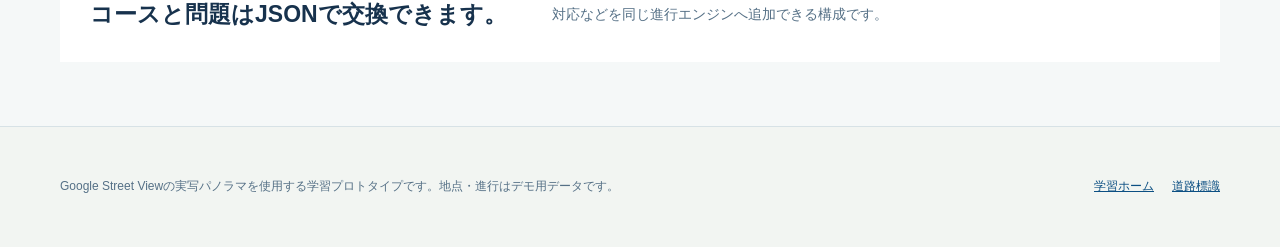
==== commit 9a15d8cb: "Add visual focus cues and navigation map" ====
--- a/street-view-drive.html
+++ b/street-view-drive.html
@@ -7,7 +7,7 @@
   <meta name="description" content="京都のコースを走りながら、標識や危険予測を学ぶStreet View疑似ドライブのプロトタイプです。">
   <title>StreetViewDrive | DRIVE READY</title>
   <link rel="stylesheet" href="styles.css">
-  <link rel="stylesheet" href="drive.css?v=20260718-5">
+  <link rel="stylesheet" href="drive.css?v=20260718-7">
 </head>
 <body class="drive-body">
   <a class="skip-link" href="#main-content">疑似ドライブへ移動</a>
@@ -58,12 +58,34 @@
             <strong>Google Street Viewを準備中</strong>
             <p>実写パノラマを読み込んでいます。</p>
           </div>
+          <div id="focus-overlay" class="focus-overlay" aria-hidden="true" hidden></div>
         </div>
         <div class="street-view-status-card">
           <span id="scene-kicker">STREET VIEW</span>
           <strong id="scene-title">烏丸御池駅からスタート</strong>
           <p id="scene-description">周囲の車、歩行者、自転車、標識を広く確認します。</p>
         </div>
+        <section class="navigation-panel" aria-labelledby="navigation-title">
+          <div class="navigation-map">
+            <iframe id="navigation-map-frame" class="navigation-map-frame" title="現在地周辺のGoogleマップ" loading="eager" referrerpolicy="strict-origin-when-cross-origin" hidden></iframe>
+            <div id="navigation-map-loading" class="navigation-map-loading">
+              <strong>周辺地図を準備中</strong>
+            </div>
+            <div id="vehicle-marker" class="vehicle-marker" aria-hidden="true" hidden>
+              <span class="vehicle-route-line"></span>
+              <span class="vehicle-route-arrow"></span>
+              <span class="vehicle-position"></span>
+            </div>
+            <span id="vehicle-label" class="vehicle-label" hidden>自車</span>
+            <span class="map-north" aria-hidden="true">N</span>
+          </div>
+          <div class="navigation-copy">
+            <span>LIVE NAVIGATION</span>
+            <h2 id="navigation-title">周辺地図</h2>
+            <strong id="navigation-instruction">現在地を確認中</strong>
+            <p id="navigation-detail">次の地点を読み込んでいます。</p>
+          </div>
+        </section>
         <div class="mini-map" aria-label="コースのミニマップ">
           <div class="map-title">ROUTE MAP</div>
           <div id="map-route" class="map-route"></div>
@@ -119,6 +141,6 @@
   </footer>
 
   <script src="maps-config.js"></script>
-  <script src="street-view-drive.js?v=20260718-6"></script>
+  <script src="street-view-drive.js?v=20260718-7"></script>
 </body>
 </html>
--- a/drive.css
+++ b/drive.css
@@ -160,6 +160,61 @@
   width: 100%;
   height: 100%;
   border: 0;
+}
+
+.focus-overlay {
+  position: absolute;
+  z-index: 3;
+  inset: 0;
+  pointer-events: none;
+}
+
+.focus-overlay[hidden] {
+  display: none;
+}
+
+.focus-area {
+  position: absolute;
+  top: var(--focus-top);
+  left: var(--focus-left);
+  width: var(--focus-width);
+  height: var(--focus-height);
+  min-width: 52px;
+  min-height: 52px;
+  border: 4px solid #ffd133;
+  border-radius: 4px;
+  background: rgba(255, 209, 51, 0.08);
+  box-shadow: 0 0 0 3px rgba(7, 39, 64, 0.82), 0 0 24px rgba(255, 209, 51, 0.95);
+  animation: focus-frame-pulse 1.05s ease-in-out infinite;
+}
+
+.focus-area span {
+  position: absolute;
+  bottom: calc(100% + 8px);
+  left: -4px;
+  max-width: min(240px, 70vw);
+  padding: 6px 9px;
+  border: 2px solid white;
+  border-radius: 4px;
+  background: #072740;
+  color: white;
+  font-size: 12px;
+  font-weight: 900;
+  line-height: 1.35;
+  white-space: nowrap;
+  box-shadow: 0 3px 12px rgba(7, 39, 64, 0.35);
+}
+
+@keyframes focus-frame-pulse {
+  0%, 100% {
+    opacity: 1;
+    transform: scale(1);
+  }
+
+  50% {
+    opacity: 0.38;
+    transform: scale(1.035);
+  }
 }
 
 .street-view-frame[hidden],
@@ -225,6 +280,172 @@
   margin: 2px 0 0;
   color: var(--ink-soft);
   font-size: 11px;
+}
+
+.navigation-panel {
+  min-height: 250px;
+  display: grid;
+  grid-template-columns: minmax(280px, 1.2fr) minmax(220px, 0.8fr);
+  border-top: 1px solid var(--line);
+  background: white;
+}
+
+.navigation-map {
+  position: relative;
+  min-width: 200px;
+  min-height: 250px;
+  overflow: hidden;
+  border-right: 1px solid var(--line);
+  background: #e4ece8;
+  isolation: isolate;
+}
+
+.navigation-map-frame {
+  position: absolute;
+  z-index: 0;
+  inset: 0;
+  width: 100%;
+  height: 100%;
+  border: 0;
+}
+
+.navigation-map-frame[hidden],
+.navigation-map-loading[hidden],
+.vehicle-marker[hidden],
+.vehicle-label[hidden] {
+  display: none;
+}
+
+.navigation-map-loading {
+  position: absolute;
+  z-index: 3;
+  inset: 0;
+  display: grid;
+  place-items: center;
+  padding: 20px;
+  background: #e9f0ed;
+  color: var(--ink-soft);
+  text-align: center;
+  font-size: 13px;
+}
+
+.vehicle-marker {
+  --travel-heading: 0deg;
+  position: absolute;
+  z-index: 2;
+  top: 50%;
+  left: 50%;
+  width: 88px;
+  height: 88px;
+  transform: translate(-50%, -50%) rotate(var(--travel-heading));
+  transform-origin: 50% 50%;
+  pointer-events: none;
+  filter: drop-shadow(0 2px 2px rgba(7, 39, 64, 0.35));
+}
+
+.vehicle-route-line {
+  position: absolute;
+  bottom: 42px;
+  left: 42px;
+  width: 4px;
+  height: 43px;
+  border: 1px solid white;
+  background: #137bc1;
+}
+
+.vehicle-route-arrow {
+  position: absolute;
+  top: 0;
+  left: 34px;
+  width: 0;
+  height: 0;
+  border-right: 10px solid transparent;
+  border-bottom: 15px solid #137bc1;
+  border-left: 10px solid transparent;
+  filter: drop-shadow(0 -1px 0 white) drop-shadow(1px 0 0 white) drop-shadow(-1px 0 0 white);
+}
+
+.vehicle-position {
+  position: absolute;
+  top: 35px;
+  left: 35px;
+  width: 18px;
+  height: 18px;
+  border: 4px solid white;
+  border-radius: 50%;
+  background: #e23b3f;
+  box-shadow: 0 0 0 2px #072740;
+}
+
+.vehicle-marker.is-arrived .vehicle-route-line,
+.vehicle-marker.is-arrived .vehicle-route-arrow {
+  display: none;
+}
+
+.vehicle-label {
+  position: absolute;
+  z-index: 2;
+  top: calc(50% + 18px);
+  left: calc(50% + 12px);
+  padding: 3px 6px;
+  border: 2px solid white;
+  border-radius: 4px;
+  background: #072740;
+  color: white;
+  font-size: 10px;
+  font-weight: 900;
+  line-height: 1;
+  pointer-events: none;
+}
+
+.map-north {
+  position: absolute;
+  z-index: 2;
+  top: 10px;
+  right: 10px;
+  width: 30px;
+  height: 30px;
+  display: grid;
+  place-items: center;
+  border: 2px solid white;
+  border-radius: 50%;
+  background: #072740;
+  color: white;
+  font-size: 11px;
+  font-weight: 900;
+  pointer-events: none;
+}
+
+.navigation-copy {
+  min-width: 0;
+  padding: 22px 20px;
+  display: flex;
+  flex-direction: column;
+  justify-content: center;
+  border-left: 4px solid var(--blue);
+}
+
+.navigation-copy > span {
+  color: var(--blue);
+  font-size: 9px;
+  font-weight: 900;
+}
+
+.navigation-copy h2 {
+  margin: 2px 0 18px;
+  font-size: 17px;
+}
+
+.navigation-copy strong {
+  font-size: 20px;
+  line-height: 1.4;
+}
+
+.navigation-copy p {
+  margin: 7px 0 0;
+  color: var(--ink-soft);
+  font-size: 12px;
+  line-height: 1.55;
 }
 
 .mini-map {
@@ -613,6 +834,25 @@
     min-height: 460px;
   }
 
+  .navigation-panel {
+    grid-template-columns: 1fr;
+  }
+
+  .navigation-map {
+    min-height: 250px;
+    border-right: 0;
+    border-bottom: 1px solid var(--line);
+  }
+
+  .navigation-copy {
+    min-height: 150px;
+    padding: 18px;
+  }
+
+  .navigation-copy h2 {
+    margin-bottom: 10px;
+  }
+
   .map-stop b {
     font-size: 9px;
   }
@@ -653,4 +893,16 @@
   .checkpoint-list {
     grid-template-columns: 1fr;
   }
-}
+
+  .focus-area span {
+    max-width: 66vw;
+    overflow: hidden;
+    text-overflow: ellipsis;
+  }
+}
+
+@media (prefers-reduced-motion: reduce) {
+  .focus-area {
+    animation: none;
+  }
+}
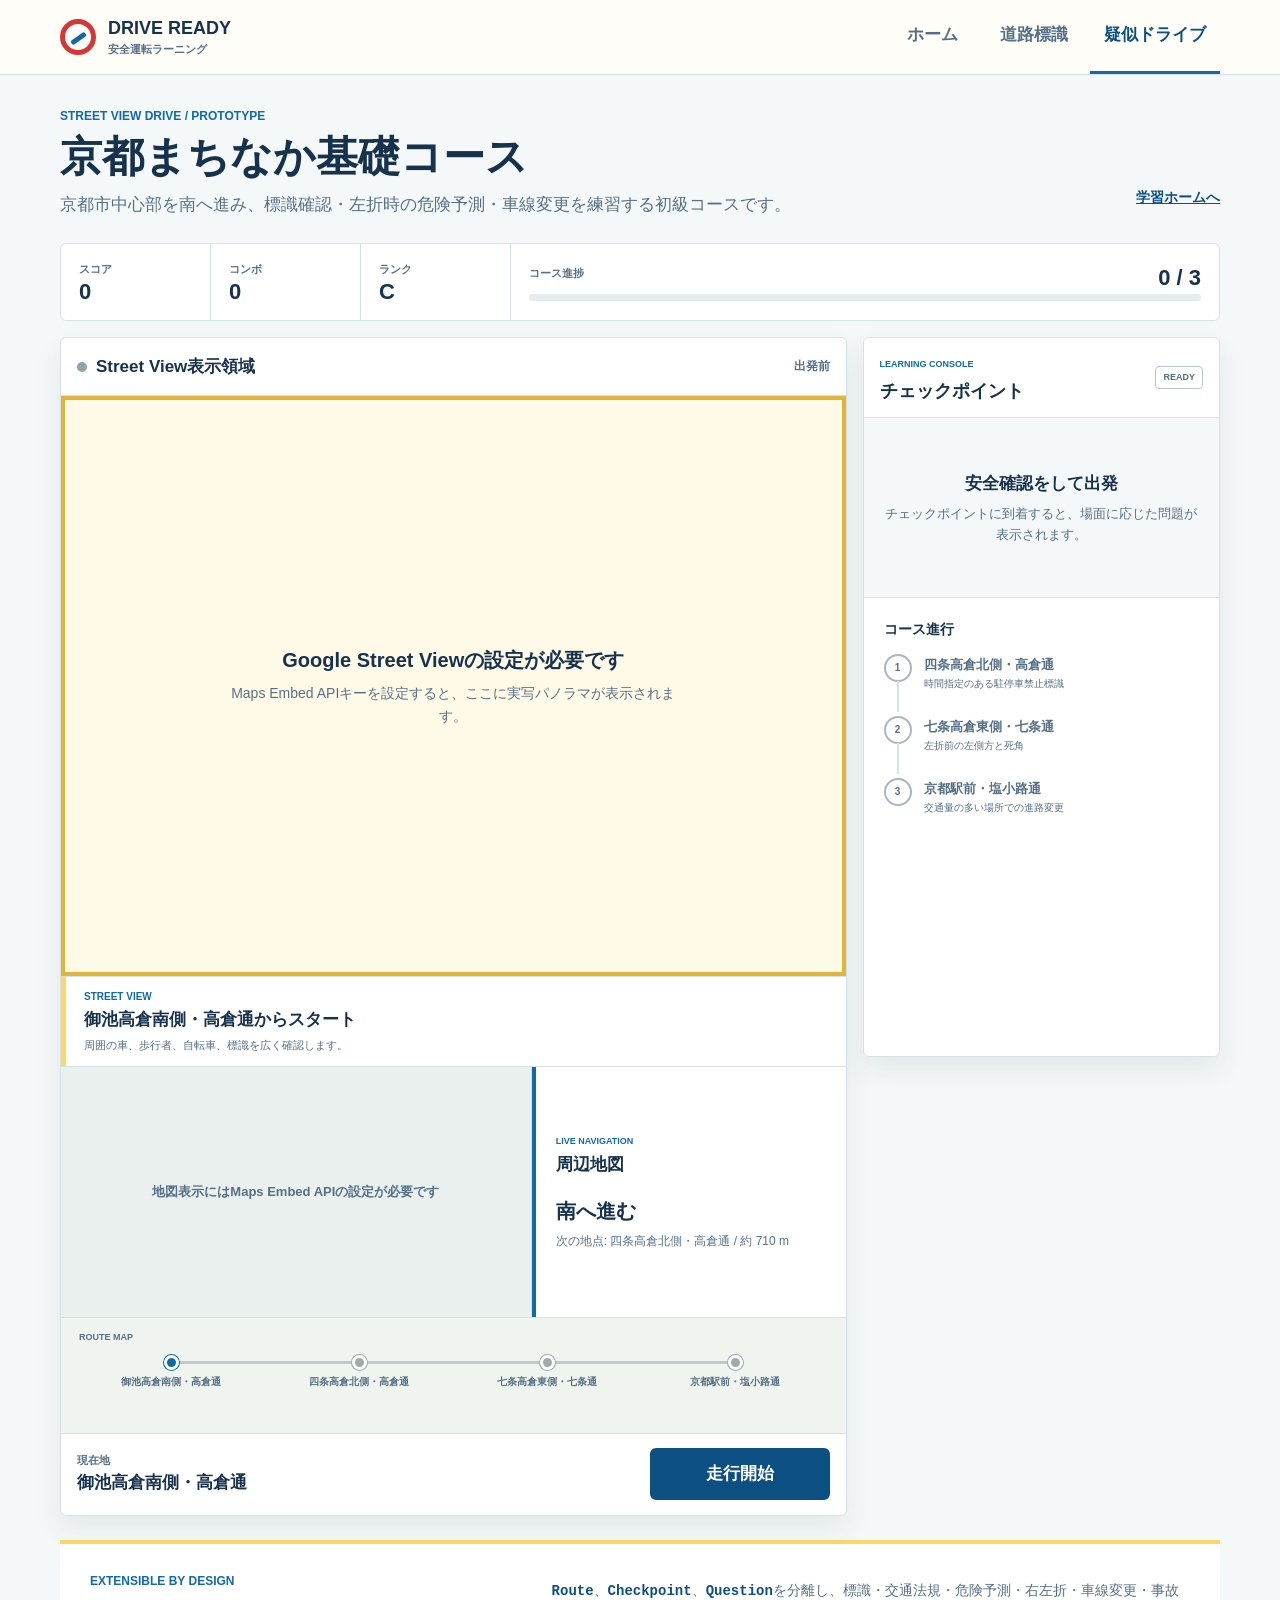
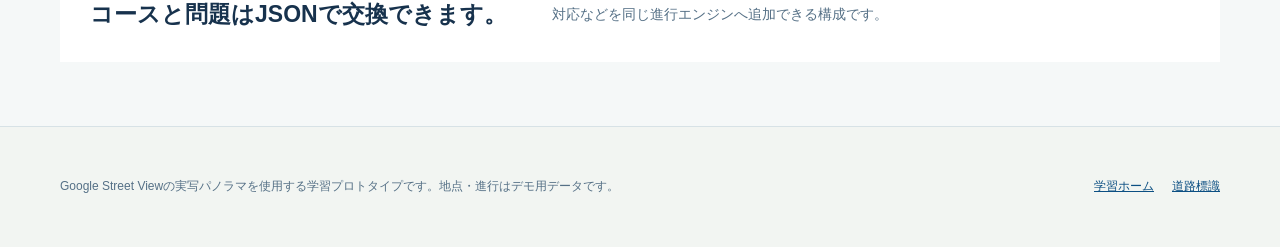
==== commit 0fbf8fc7: "Align hazard prompt with Street View scene" ====
--- a/street-view-drive.html
+++ b/street-view-drive.html
@@ -141,6 +141,6 @@
   </footer>
 
   <script src="maps-config.js"></script>
-  <script src="street-view-drive.js?v=20260718-7"></script>
+  <script src="street-view-drive.js?v=20260718-8"></script>
 </body>
 </html>
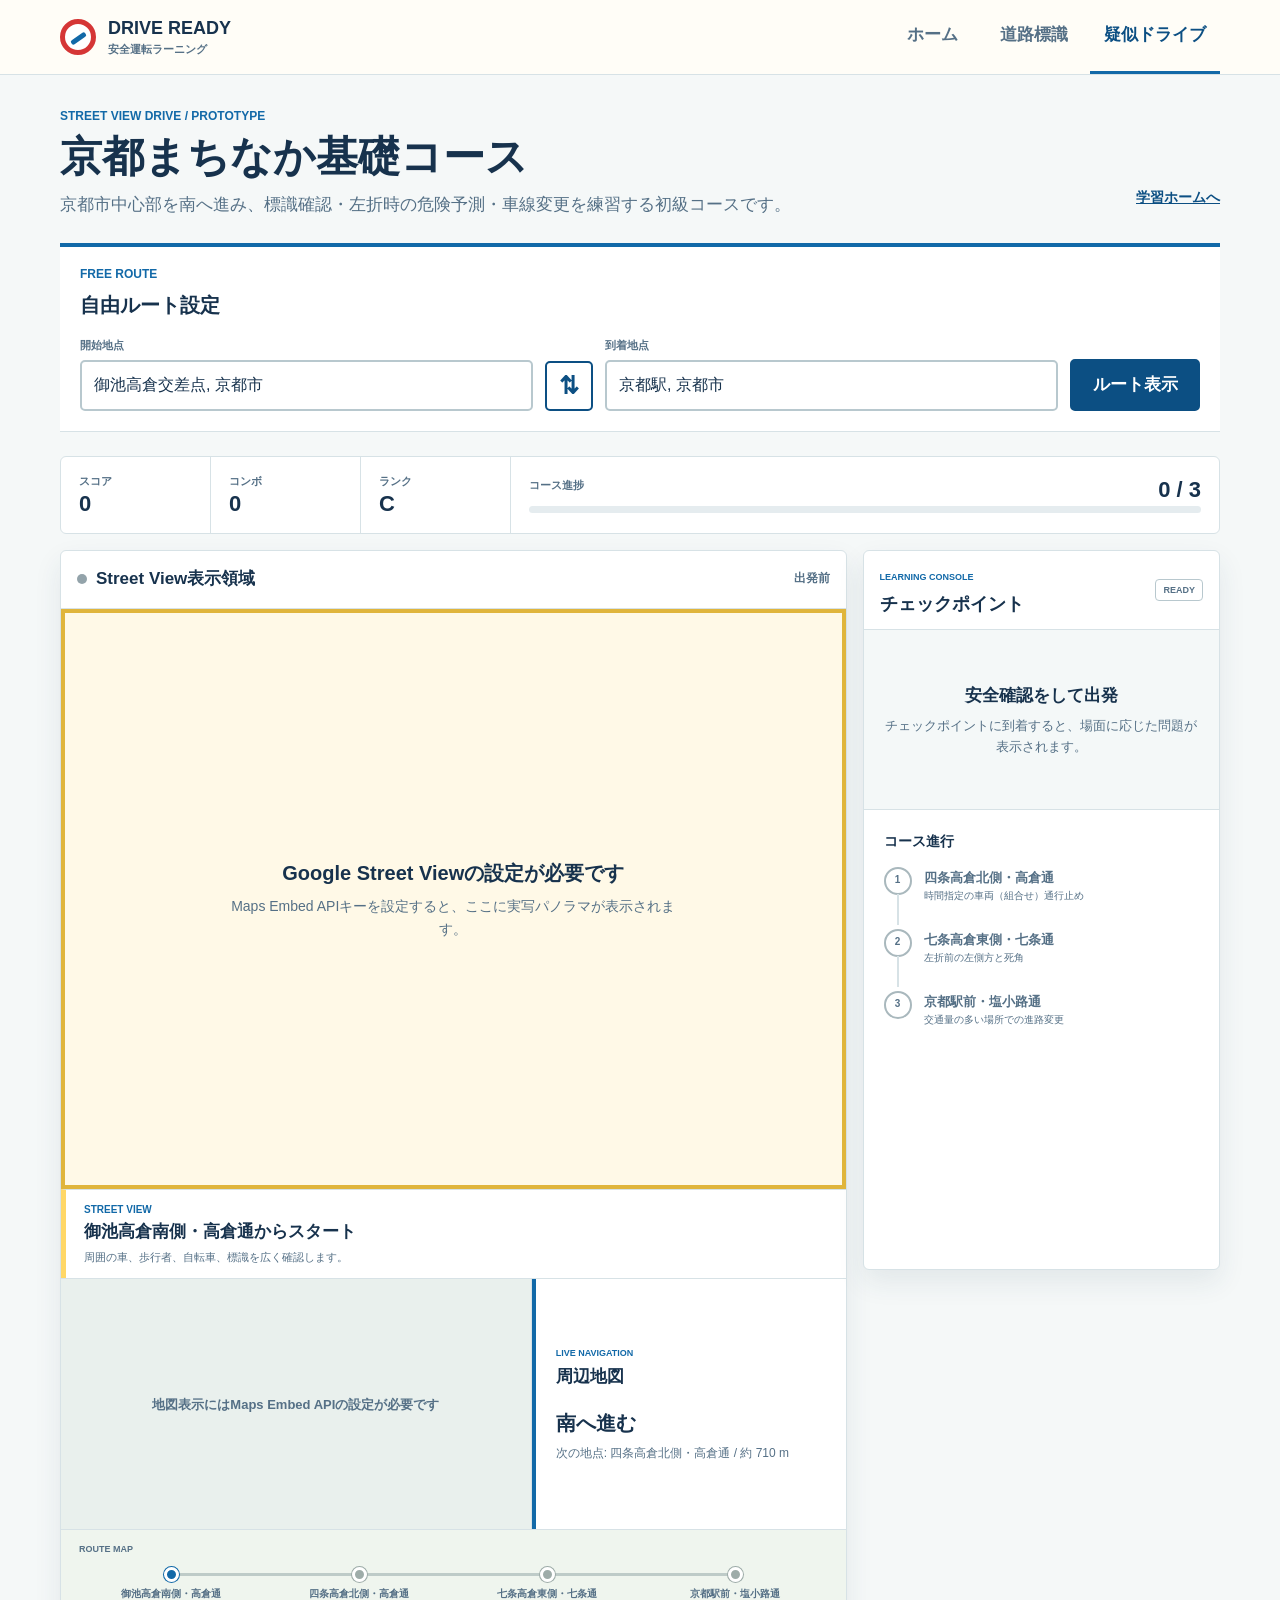
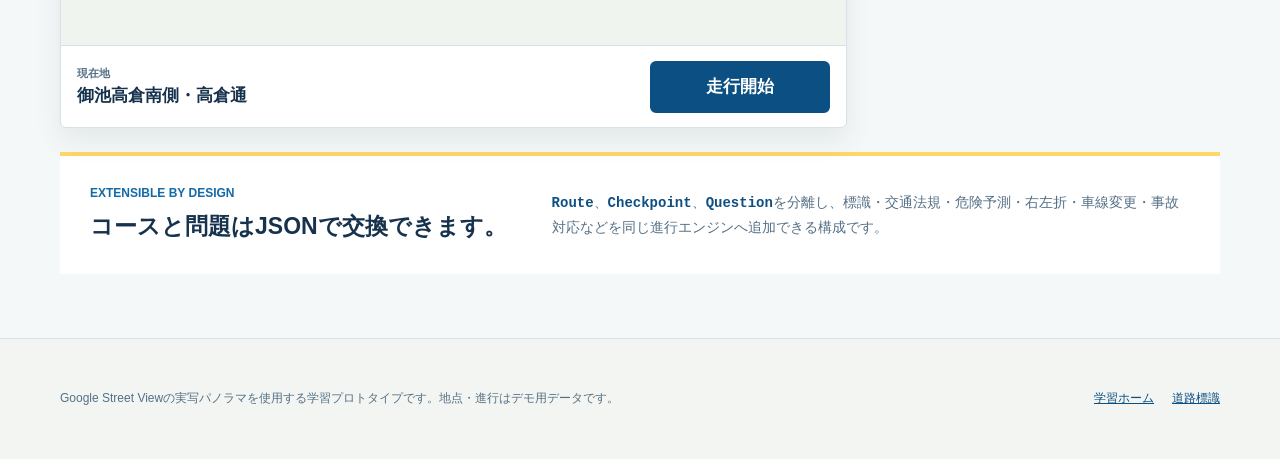
==== commit 04e910f9: "Add focus zoom and custom route preview" ====
--- a/street-view-drive.html
+++ b/street-view-drive.html
@@ -7,7 +7,7 @@
   <meta name="description" content="京都のコースを走りながら、標識や危険予測を学ぶStreet View疑似ドライブのプロトタイプです。">
   <title>StreetViewDrive | DRIVE READY</title>
   <link rel="stylesheet" href="styles.css">
-  <link rel="stylesheet" href="drive.css?v=20260718-7">
+  <link rel="stylesheet" href="drive.css?v=20260718-9">
 </head>
 <body class="drive-body">
   <a class="skip-link" href="#main-content">疑似ドライブへ移動</a>
@@ -34,6 +34,35 @@
       </div>
       <a class="back-link" href="index.html">学習ホームへ</a>
     </div>
+
+    <section class="route-builder" aria-labelledby="custom-route-title">
+      <div class="route-builder-heading">
+        <p class="eyebrow">FREE ROUTE</p>
+        <h2 id="custom-route-title">自由ルート設定</h2>
+      </div>
+      <form id="custom-route-form" class="custom-route-form">
+        <label for="custom-route-origin">
+          <span>開始地点</span>
+          <input id="custom-route-origin" name="origin" type="text" autocomplete="street-address" required>
+        </label>
+        <button id="custom-route-swap" class="route-swap" type="button" aria-label="開始地点と到着地点を入れ替える" title="開始地点と到着地点を入れ替える">⇅</button>
+        <label for="custom-route-destination">
+          <span>到着地点</span>
+          <input id="custom-route-destination" name="destination" type="text" autocomplete="street-address" required>
+        </label>
+        <button class="custom-route-submit" type="submit">ルート表示</button>
+      </form>
+      <div id="custom-route-preview" class="custom-route-preview" aria-live="polite" hidden>
+        <div class="custom-route-summary">
+          <span>ROUTE PREVIEW</span>
+          <strong id="custom-route-summary"></strong>
+        </div>
+        <div class="custom-route-map">
+          <iframe id="custom-route-frame" class="custom-route-frame" title="指定した開始地点から到着地点までのGoogleマップ" loading="eager" referrerpolicy="strict-origin-when-cross-origin" hidden></iframe>
+          <div id="custom-route-loading" class="custom-route-loading"><strong>ルート地図を準備中</strong></div>
+        </div>
+      </div>
+    </section>
 
     <section class="drive-scorebar" aria-label="ドライブ成績">
       <div><span>スコア</span><strong id="drive-score">0</strong></div>
@@ -65,6 +94,17 @@
           <strong id="scene-title">烏丸御池駅からスタート</strong>
           <p id="scene-description">周囲の車、歩行者、自転車、標識を広く確認します。</p>
         </div>
+        <section id="focus-zoom-panel" class="focus-zoom-panel" aria-labelledby="focus-zoom-title" hidden>
+          <div class="focus-zoom-copy">
+            <span>FOCUS ZOOM</span>
+            <h2 id="focus-zoom-title">注目部分の拡大</h2>
+            <strong id="focus-zoom-label"></strong>
+          </div>
+          <div class="focus-zoom-view">
+            <iframe id="focus-zoom-frame" class="focus-zoom-frame" title="注目する道路標識の拡大Street View" loading="eager" referrerpolicy="strict-origin-when-cross-origin" hidden></iframe>
+            <div id="focus-zoom-loading" class="focus-zoom-loading"><strong>拡大画像を読込中</strong></div>
+          </div>
+        </section>
         <section class="navigation-panel" aria-labelledby="navigation-title">
           <div class="navigation-map">
             <iframe id="navigation-map-frame" class="navigation-map-frame" title="現在地周辺のGoogleマップ" loading="eager" referrerpolicy="strict-origin-when-cross-origin" hidden></iframe>
@@ -141,6 +181,6 @@
   </footer>
 
   <script src="maps-config.js"></script>
-  <script src="street-view-drive.js?v=20260718-8"></script>
+  <script src="street-view-drive.js?v=20260718-9"></script>
 </body>
 </html>
--- a/drive.css
+++ b/drive.css
@@ -25,6 +25,154 @@
   align-items: center;
   font-size: 14px;
   font-weight: 900;
+}
+
+.route-builder {
+  margin-top: 24px;
+  border-top: 4px solid var(--blue);
+  border-bottom: 1px solid var(--line);
+  background: white;
+}
+
+.route-builder-heading {
+  padding: 18px 20px 0;
+}
+
+.route-builder-heading h2 {
+  margin: 2px 0 0;
+  font-size: 20px;
+}
+
+.custom-route-form {
+  padding: 14px 20px 20px;
+  display: grid;
+  grid-template-columns: minmax(220px, 1fr) 48px minmax(220px, 1fr) auto;
+  align-items: end;
+  gap: 12px;
+}
+
+.custom-route-form label {
+  min-width: 0;
+  display: grid;
+  gap: 6px;
+}
+
+.custom-route-form label span {
+  color: var(--ink-soft);
+  font-size: 11px;
+  font-weight: 900;
+}
+
+.custom-route-form input {
+  width: 100%;
+  min-height: 50px;
+  padding: 10px 12px;
+  border: 2px solid #b8c8ce;
+  border-radius: 5px;
+  background: white;
+  color: var(--ink);
+  font: inherit;
+  font-size: 16px;
+}
+
+.custom-route-form input:focus {
+  border-color: var(--blue);
+  outline: 3px solid rgba(19, 123, 193, 0.18);
+}
+
+.route-swap,
+.custom-route-submit {
+  min-height: 50px;
+  border: 2px solid var(--blue-deep);
+  border-radius: 5px;
+  font-weight: 900;
+}
+
+.route-swap {
+  width: 48px;
+  padding: 0;
+  background: white;
+  color: var(--blue-deep);
+  font-size: 24px;
+}
+
+.custom-route-submit {
+  min-width: 130px;
+  padding: 10px 18px;
+  background: var(--blue-deep);
+  color: white;
+}
+
+.route-swap:hover,
+.route-swap:focus-visible,
+.custom-route-submit:hover,
+.custom-route-submit:focus-visible {
+  border-color: var(--blue);
+  background: var(--blue);
+  color: white;
+}
+
+.custom-route-preview {
+  border-top: 1px solid var(--line);
+}
+
+.custom-route-preview[hidden] {
+  display: none;
+}
+
+.custom-route-summary {
+  padding: 12px 20px;
+  display: flex;
+  align-items: baseline;
+  gap: 14px;
+}
+
+.custom-route-summary span {
+  flex: 0 0 auto;
+  color: var(--blue);
+  font-size: 9px;
+  font-weight: 900;
+}
+
+.custom-route-summary strong {
+  min-width: 0;
+  overflow-wrap: anywhere;
+  font-size: 14px;
+}
+
+.custom-route-map {
+  position: relative;
+  min-width: 200px;
+  min-height: 360px;
+  overflow: hidden;
+  border-top: 1px solid var(--line);
+  background: #e4ece8;
+}
+
+.custom-route-frame {
+  position: absolute;
+  inset: 0;
+  width: 100%;
+  height: 100%;
+  border: 0;
+}
+
+.custom-route-frame[hidden],
+.custom-route-loading[hidden] {
+  display: none;
+}
+
+.custom-route-loading {
+  position: absolute;
+  z-index: 1;
+  inset: 0;
+  display: grid;
+  place-items: center;
+  padding: 20px;
+  background: #e9f0ed;
+  color: var(--ink-soft);
+  text-align: center;
+  font-size: 13px;
 }
 
 .drive-scorebar {
@@ -280,6 +428,77 @@
   margin: 2px 0 0;
   color: var(--ink-soft);
   font-size: 11px;
+}
+
+.focus-zoom-panel {
+  min-height: 240px;
+  display: grid;
+  grid-template-columns: minmax(210px, 0.65fr) minmax(300px, 1.35fr);
+  border-top: 1px solid var(--line);
+  background: #fff9e6;
+}
+
+.focus-zoom-panel[hidden] {
+  display: none;
+}
+
+.focus-zoom-copy {
+  padding: 22px 20px;
+  display: flex;
+  flex-direction: column;
+  justify-content: center;
+  border-left: 5px solid var(--yellow);
+}
+
+.focus-zoom-copy span {
+  color: var(--blue);
+  font-size: 9px;
+  font-weight: 900;
+}
+
+.focus-zoom-copy h2 {
+  margin: 2px 0 14px;
+  font-size: 17px;
+}
+
+.focus-zoom-copy strong {
+  font-size: 16px;
+  line-height: 1.5;
+}
+
+.focus-zoom-view {
+  position: relative;
+  min-width: 200px;
+  min-height: 240px;
+  overflow: hidden;
+  border-left: 1px solid var(--line);
+  background: #dfe7e9;
+}
+
+.focus-zoom-frame {
+  position: absolute;
+  inset: 0;
+  width: 100%;
+  height: 100%;
+  border: 0;
+}
+
+.focus-zoom-frame[hidden],
+.focus-zoom-loading[hidden] {
+  display: none;
+}
+
+.focus-zoom-loading {
+  position: absolute;
+  z-index: 1;
+  inset: 0;
+  display: grid;
+  place-items: center;
+  padding: 20px;
+  background: #fff9e6;
+  color: var(--ink-soft);
+  text-align: center;
+  font-size: 13px;
 }
 
 .navigation-panel {
@@ -790,6 +1009,14 @@
 }
 
 @media (max-width: 1000px) {
+  .custom-route-form {
+    grid-template-columns: minmax(0, 1fr) 48px minmax(0, 1fr);
+  }
+
+  .custom-route-submit {
+    grid-column: 1 / -1;
+  }
+
   .drive-game-layout {
     grid-template-columns: 1fr;
   }
@@ -820,6 +1047,35 @@
     grid-template-columns: repeat(3, 1fr);
   }
 
+  .route-builder-heading,
+  .custom-route-form {
+    padding-right: 16px;
+    padding-left: 16px;
+  }
+
+  .custom-route-form {
+    grid-template-columns: 1fr;
+  }
+
+  .route-swap {
+    justify-self: center;
+  }
+
+  .custom-route-submit {
+    width: 100%;
+    grid-column: auto;
+  }
+
+  .custom-route-summary {
+    align-items: flex-start;
+    flex-direction: column;
+    gap: 4px;
+  }
+
+  .custom-route-map {
+    min-height: 300px;
+  }
+
   .drive-scorebar > div:nth-child(3) {
     border-right: 0;
   }
@@ -838,6 +1094,20 @@
     grid-template-columns: 1fr;
   }
 
+  .focus-zoom-panel {
+    grid-template-columns: 1fr;
+  }
+
+  .focus-zoom-copy {
+    min-height: 118px;
+  }
+
+  .focus-zoom-view {
+    min-height: 260px;
+    border-top: 1px solid var(--line);
+    border-left: 0;
+  }
+
   .navigation-map {
     min-height: 250px;
     border-right: 0;
